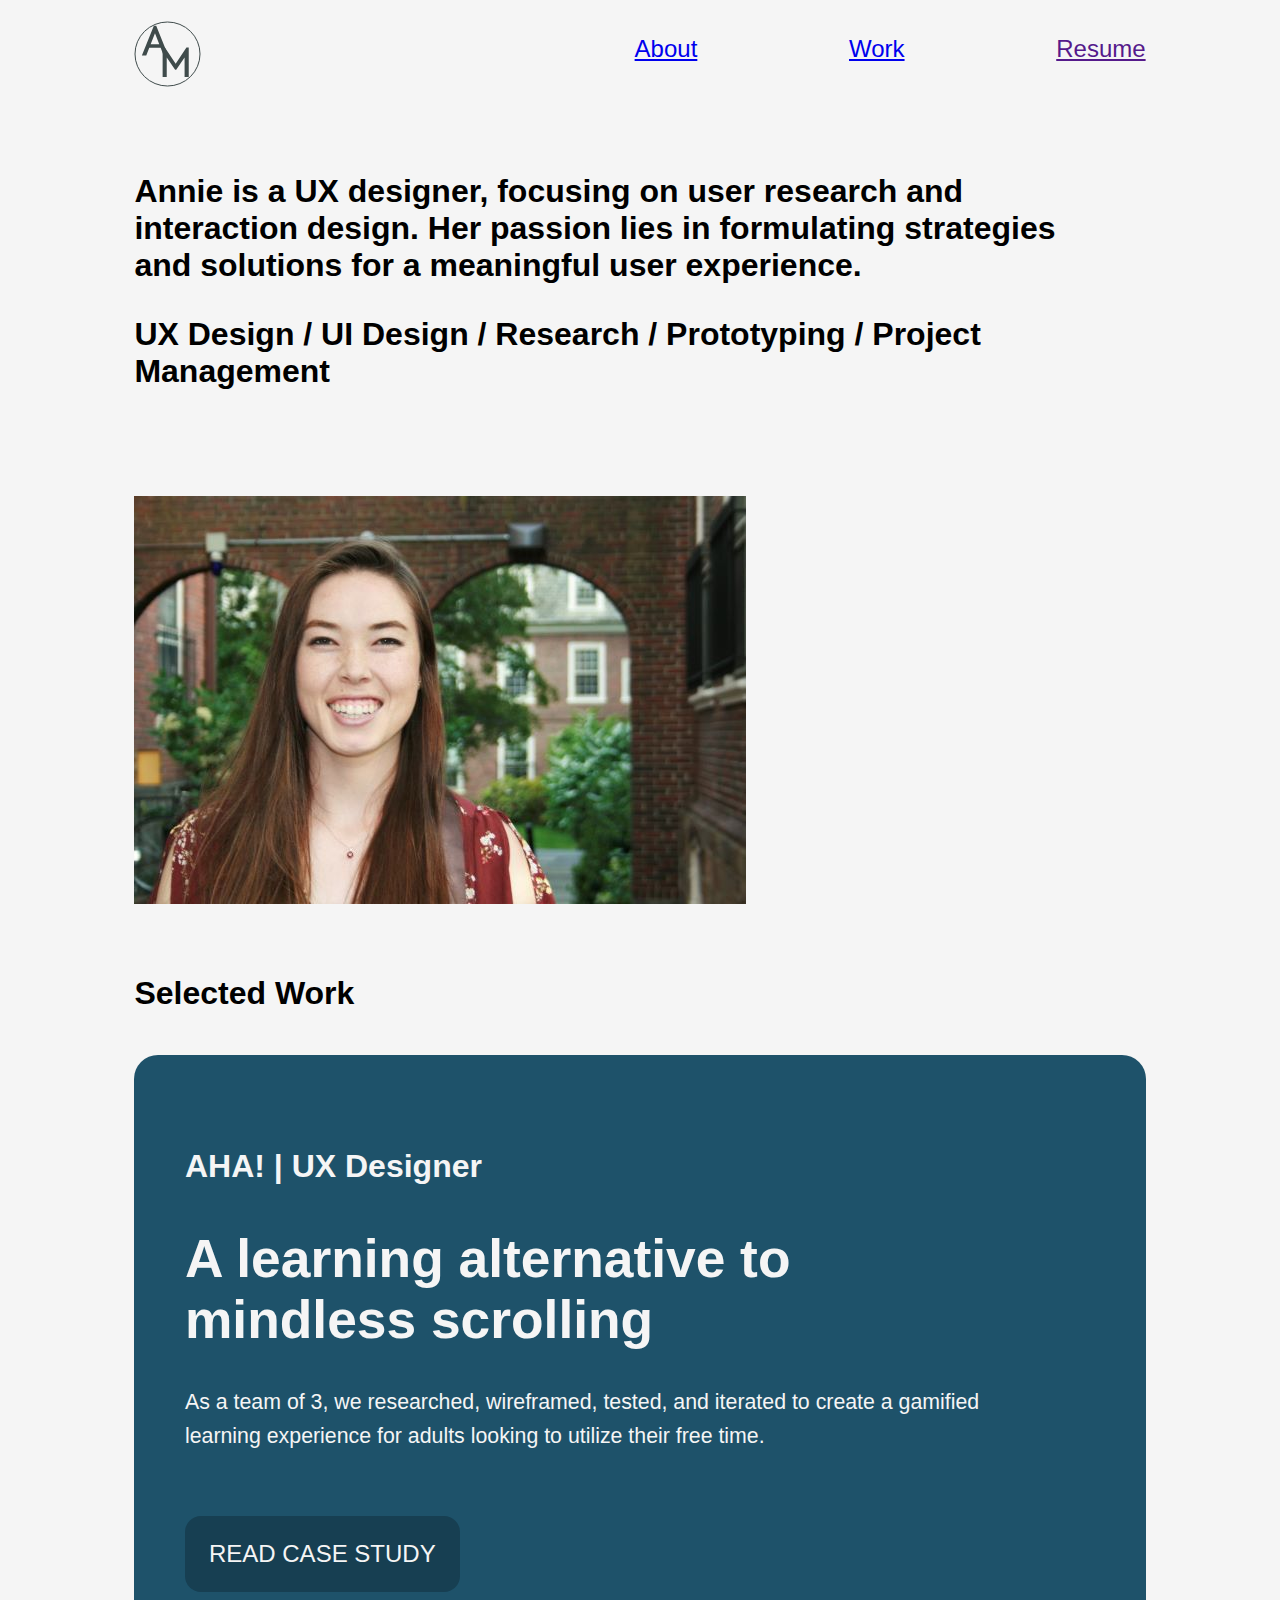
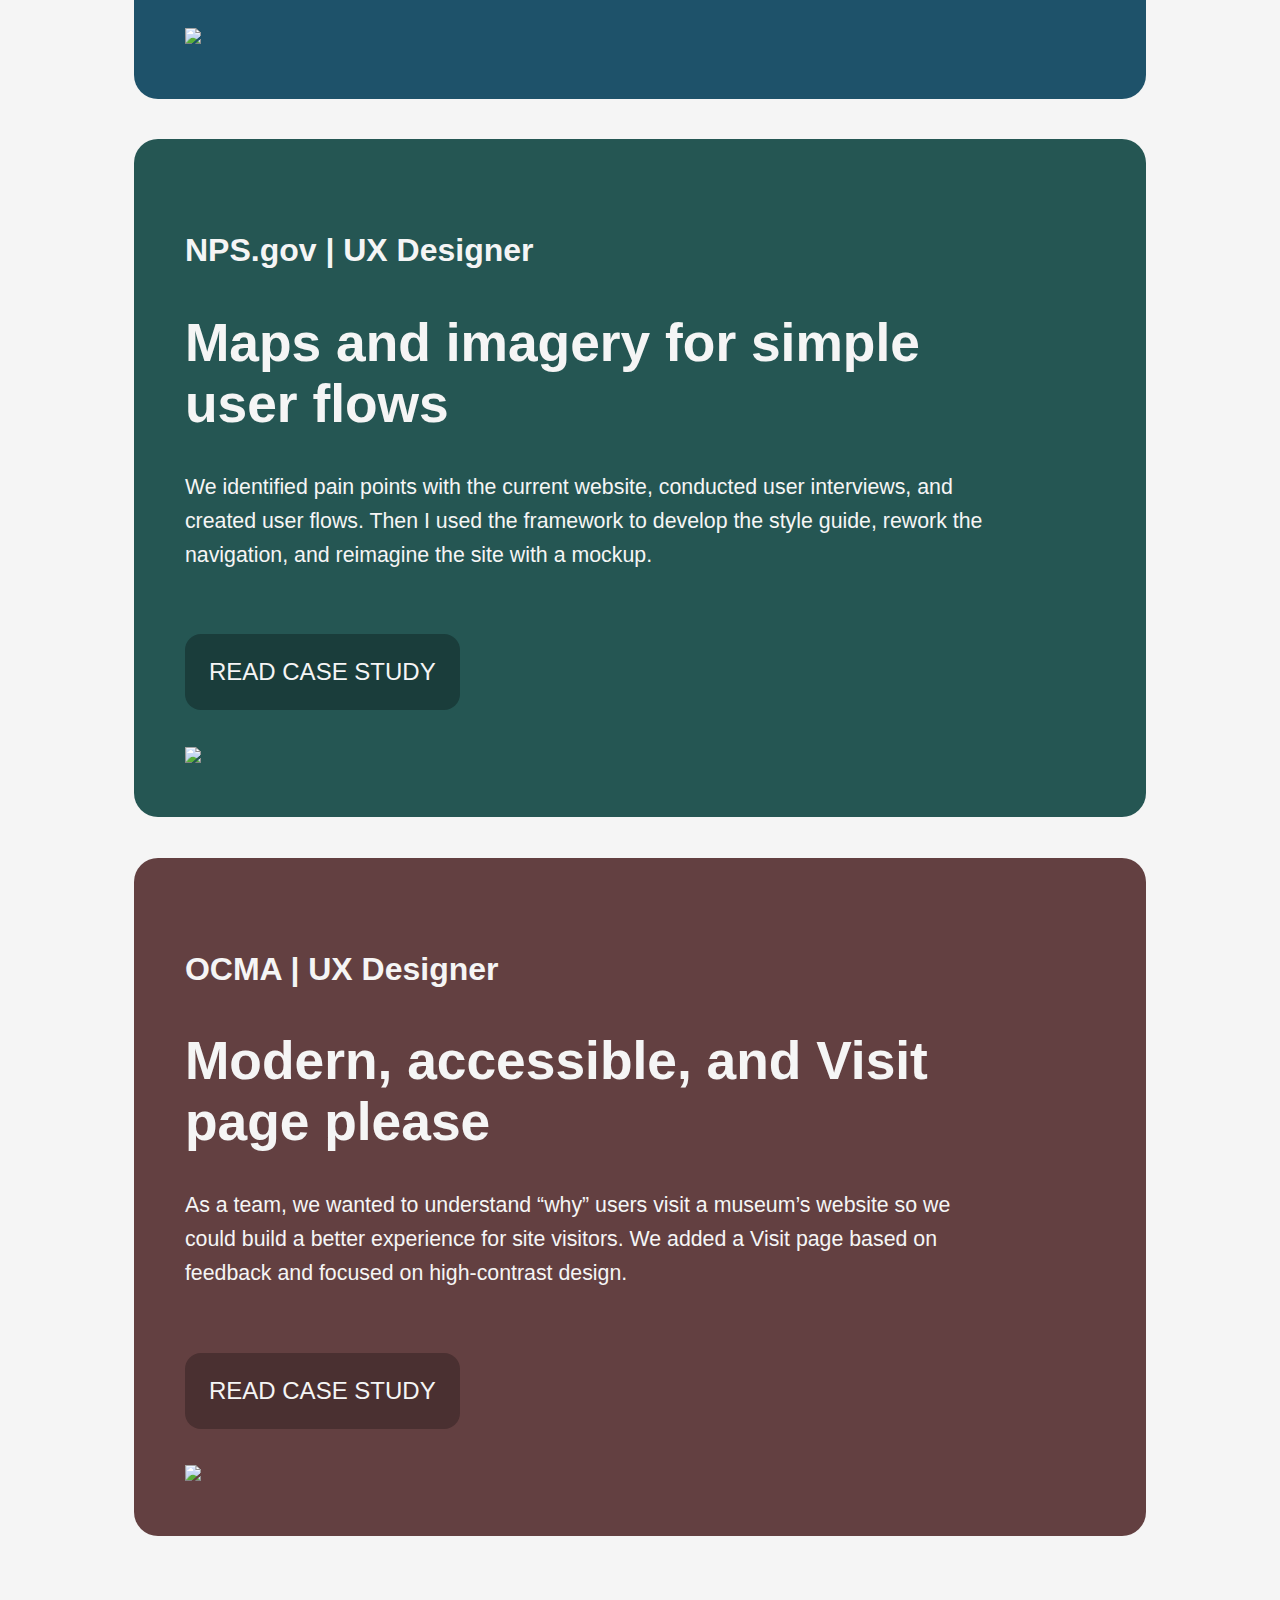
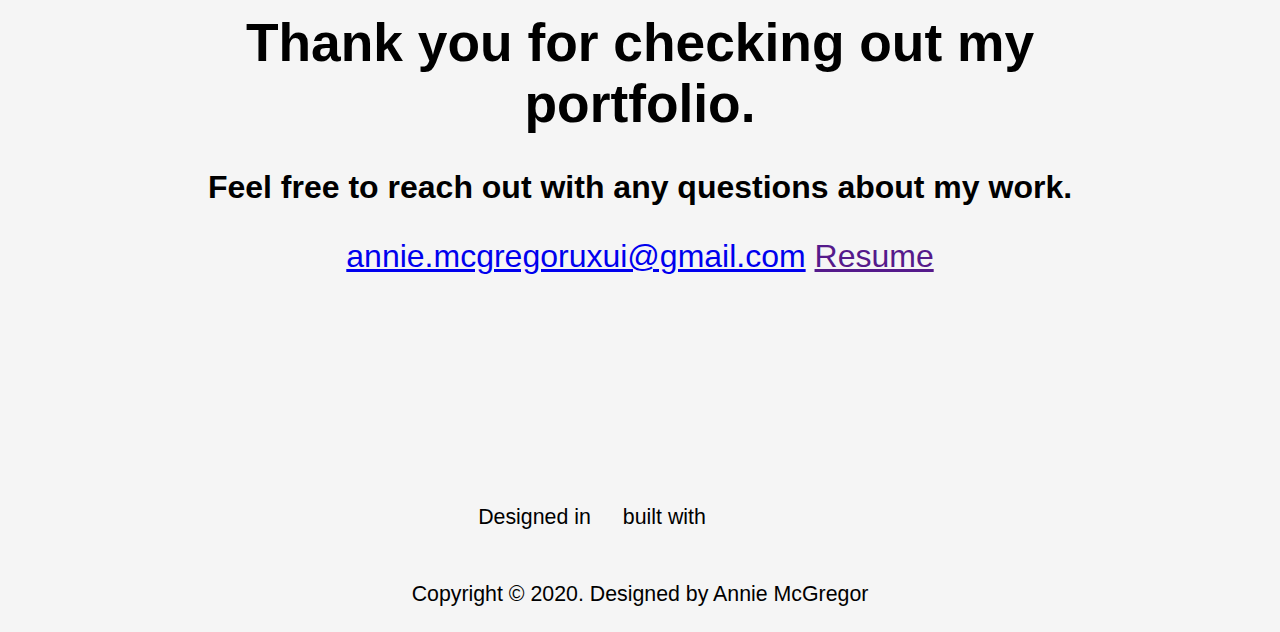
==== index.html @ 2a830c12 "copy files from hw 18" ====
<!DOCTYPE html>
<html>
    <head> 
        <link href="css/index.css" rel="stylesheet" type="text/css">
        <title></title> 
        <script src="https://unpkg.com/feather-icons"></script>
        <script src="https://kit.fontawesome.com/0d3f0c960e.js" crossorigin="anonymous"></script>
    </head>
    <body>
<!--Header Menu-->
    <header class="header">
        <a class="header__logo" href="index.html">
            <img src="images/logo.svg" alt="Annie McGregor Logo">
        </a>
        <nav class="nav">
            <ul class="nav__list">
                <li class="nav__item">
                    <a class="nav__link" href="about.html">About</a>
                </li>
                <li class="nav__item">
                    <a class="nav__link" href="caseStudies.html">Work</a>
                </li>                    <li class="nav__item">
                    <a class="nav__link" href="">Resume</a>
                </li>
            </ul>
        </nav>
    </header>
<!--Hero Section-->
        <section class="homeHero">
            <div class="homeHero__content">
                <h3>Annie is a UX designer, focusing on user research and interaction design. Her passion lies in formulating strategies
                    and solutions for a meaningful user experience.</h3>
                <h3>UX Design / UI Design / Research / Prototyping / Project Management</h3>
                <i class="contact__icon far fa-envelope"></i>
                <i class="contact__icon fab fa-linkedin-in"></i>
                <i class="contact__icon fab fa-behance"></i>
                <i class="contact__icon fab fa-instagram"></i>
            </div>
            <div class="homeHero__image">
                <img class="homeHero__image--profile" src="images/profile-pic.JPG" alt="Annie McGregor">
            </div>
        </section>
<!--Selected Work-->
        <section class="work">
            <h4>Selected Work</h4>
            <div class="work__cards">
                <div class="work__item work__item--blue">
                    <div class="work__content">
                        <h4>AHA! | UX Designer</h4>
                        <h1>A learning alternative to mindless scrolling</h1>
                        <p>As a team of 3, we researched, wireframed, tested, and iterated to create a gamified learning experience for adults looking to utilize their free time.</p>
                        <button class="button__blue">READ CASE STUDY</button>
                    </div>
                    <div class="work__image">
                        <img src="http://placehold.jp/440x500.png">
                    </div>
                </div>
                <div class="work__item work__item--green">
                    <div class="work__content">
                        <h4>NPS.gov | UX Designer</h4>
                        <h1>Maps and imagery for simple user flows</h1>
                        <p>We identified pain points with the current website, conducted user interviews, and created user flows. Then I used the framework to develop the style guide, rework the navigation, and reimagine the site with a mockup.</p>
                        <button class="button__green">READ CASE STUDY</button>
                    </div> 
                    <div class="work__image">
                        <img src="http://placehold.jp/440x500.png">
                    </div>
                </div>
                <div class="work__item work__item--rose">
                    <div class="work__content">
                        <h4>OCMA | UX Designer</h4>
                        <h1>Modern, accessible, and Visit page please</h1>
                        <p>As a team, we wanted to understand “why” users visit a museum’s website so we could build a better experience for site visitors. We added a Visit page based on feedback and focused on high-contrast design.</p>
                        <button class="button__rose">READ CASE STUDY</button>
                    </div>
                    <div class="work__image">
                        <img src="http://placehold.jp/440x500.png">
                    </div>
                </div>
            </div>
        </section>
<!--Thank You-->
        <section class="thanks">
            <div class="thanks__text">
                <h1>Thank you for checking out my portfolio.</h1>
                <h3>Feel free to reach out with any questions about my work.</h3>
            </div>
            <div class="thanks__link">
                <a href="mailto:annie.mcgregoruxui@gmail.com">annie.mcgregoruxui@gmail.com</a>
                <a href="">Resume</a>
            </div>
            <div class="thanks__icon">
                <i class="contact__icon far fa-envelope"></i>
                <i class="contact__icon fab fa-linkedin-in"></i>
                <i class="contact__icon fab fa-behance"></i>
                <i class="contact__icon fab fa-instagram"></i>
            </div>

        </section>
<!--Footer-->
        <footer class="footer">
            <div class="footer__content">
                <p>Designed in</p>
                <i class="footer__icon fab fa-figma"></i>
                <p>built with</p>
                <i class="footer__icon fab fa-html5"></i>
                <i class="footer__icon fab fa-css3-alt"></i>
                <i class="footer__icon fab fa-js-square"></i>
            </div>
            <div class="footer__copyright">
                <p>Copyright © 2020. Designed by Annie McGregor</p>
            </div>
        </footer>

    </body>
   
</html>
---- css/index.css ----
body{
    background-color: #F5F5F5;
}
/*header*/
.header {
    display: flex;
    justify-content: flex-start;
    align-items: center;
    margin-bottom: 4%;
}
.header__logo {
        text-align: left;
        flex-grow: 1;
        padding-left: 10%;
        padding-top: 1%;
    }
.nav {
    text-align: right;
    flex-grow: 9;
    padding-right: 10%;

}
.nav__list {
    list-style-type: none;

}
.nav__item {
    display: inline;
    font-family: "Ilisarniq", Helvetica, sans-serif;
    font-size: 18pt;
    padding-left: 145px;
}
/*HOMEPAGE- Hero Section*/
.homeHero {
    display: flex;
    flex-direction: row;
    align-items: center;
    padding: 0% 10% 2% 10%;
}
.homeHero__content {
    margin-right: 7%;
    flex-shrink: 1;
}
.homeHero__image {
    width: 2fr;

}
.homeHero__image--profile {
    height: max-content;
    width: max-content;
    
}
.contact__icon {
    font-size: 32pt;
    padding-right: 64px;
}
/*HOMEPAGE - Selected Work*/
.work {
    display: flex;
    flex-direction: column;
    padding: 0 10% 0 10%;
}
.work__item {
    display: flex;
    align-items: center;
    padding: 5%;
    margin-bottom: 4%;
    border-radius: 24px;
}
.work__item--blue {
    background-color: #1E526A;
    color: #F5F5F5;
}
.work__item--green {
    background-color: #255653;
    color: #F5F5F5;
}
.work__item--rose {
    background-color: #634041;
    color: #F5F5F5;
}
.work__content {
    margin-right: 10%;
}
button {
    margin-top: 5%;
    padding: 24px 24px;
    border: none;
    font-family: "Mulish", Helvetica, sans-serif;
    font-size: 18pt;
    border-radius: 16px;

}
.button__blue {
    background-color: #173F52;
    color: #F5F5F5;
}
.button__green {
    background-color: #1A3D3B;
    color: #F5F5F5;
}
.button__rose {
    background-color: #4A3031;
    color: #F5F5F5;
}
/*HOMEPAGE - Thank You*/
.thanks {
    padding: 0 10% 0 10%;
    text-align: center;
}
.thanks__link {
    font-family: "Ilisarniq", Helvetica, sans-serif;
    font-size: 24pt;
    margin-bottom: 4%;
}
/*HOMEPAGE - Footer*/
.footer {
    padding: 4% 10% 0 10%;
    text-align: center;
    margin-top: 5%;
}
.footer__content {
    display: flex;
    justify-content: center;
    align-items: center;
}
.footer__icon {
    font-size: 32pt;
    padding: 16px;
}
/*ABOUT - Hero Section*/
.secondHero {
    display: flex;
    padding: 2% 10% 2% 10%;
}
.secondHero__content {
    background-color: #4A3031;
    color: #F5F5F5;
    border-radius: 24px;
    padding: 40px 224px 80px 80px;
    overflow: hidden;

}
.secondHero__image--profile {
    width: 532px;
    height: 711px;
    margin-left: -160px;
    border-radius: 24px;
    margin-top: 24px;
    overflow: visible;
}
/*ABOUT - Skills*/
.skills {
    display: flex;
    flex-direction: column;
    padding: 0 10% 0 10%;
    max-width: 100%;
}
.skills__item {
    display: flex;
    align-items: center;
    padding: 5%;
    margin-bottom: 4%;
    border-radius: 24px;
}
.skills__item--red {
    background-color: #8A2A0A;
    color: #F5F5F5;
}
.skills__item--gray {
    background-color: #3F4B4B;
    color: #F5F5F5;
}
.skills__content {
    padding-right: 40px;
}
.skills__content--list {
    list-style-type: circle;
    font-family: "Mulish", Helvetica, sans-serif;
    font-size: 14pt;
    line-height: 1.6;
}

/*Fonts*/
h1, h2, h3 {
    font-family: "Ilisarniq", Helvetica, sans-serif;
}
h4, p {
    font-family: "Mulish", Helvetica, sans-serif;
}
h1 {
    font-weight: bold;
    font-size: 40pt
}
h2 {
    font-weight: bold;
    font-size: 32pt;
}
h3 {
    font-size: 24pt; 
}
h4 {
    font-size: 24pt; 
}
p {
    font-size: 16pt; 
    line-height: 1.6;
}
@media only screen and (max-width: 1300px) {
 .homeHero {
     display: flex;
     flex-direction: column;
     align-items: flex-start;
 }
 .homeHero__image--profile {
     margin-top: 4%;
 }
 .work__item {
     display: flex;
     flex-direction: column;
     align-items: flex-start;
 }
 .work__image {
     margin-top: 4%;
 }
 .secondHero {
    display: flex;
    flex-direction: column;
    align-items: center; 
 }
 .secondHero__content {
     padding-right: 80px
 }
 .secondHero__image--profile {
     display: none;
 }
 .skills__item {
    display: flex;
    flex-direction: column;
    align-items: flex-start;
 }
}
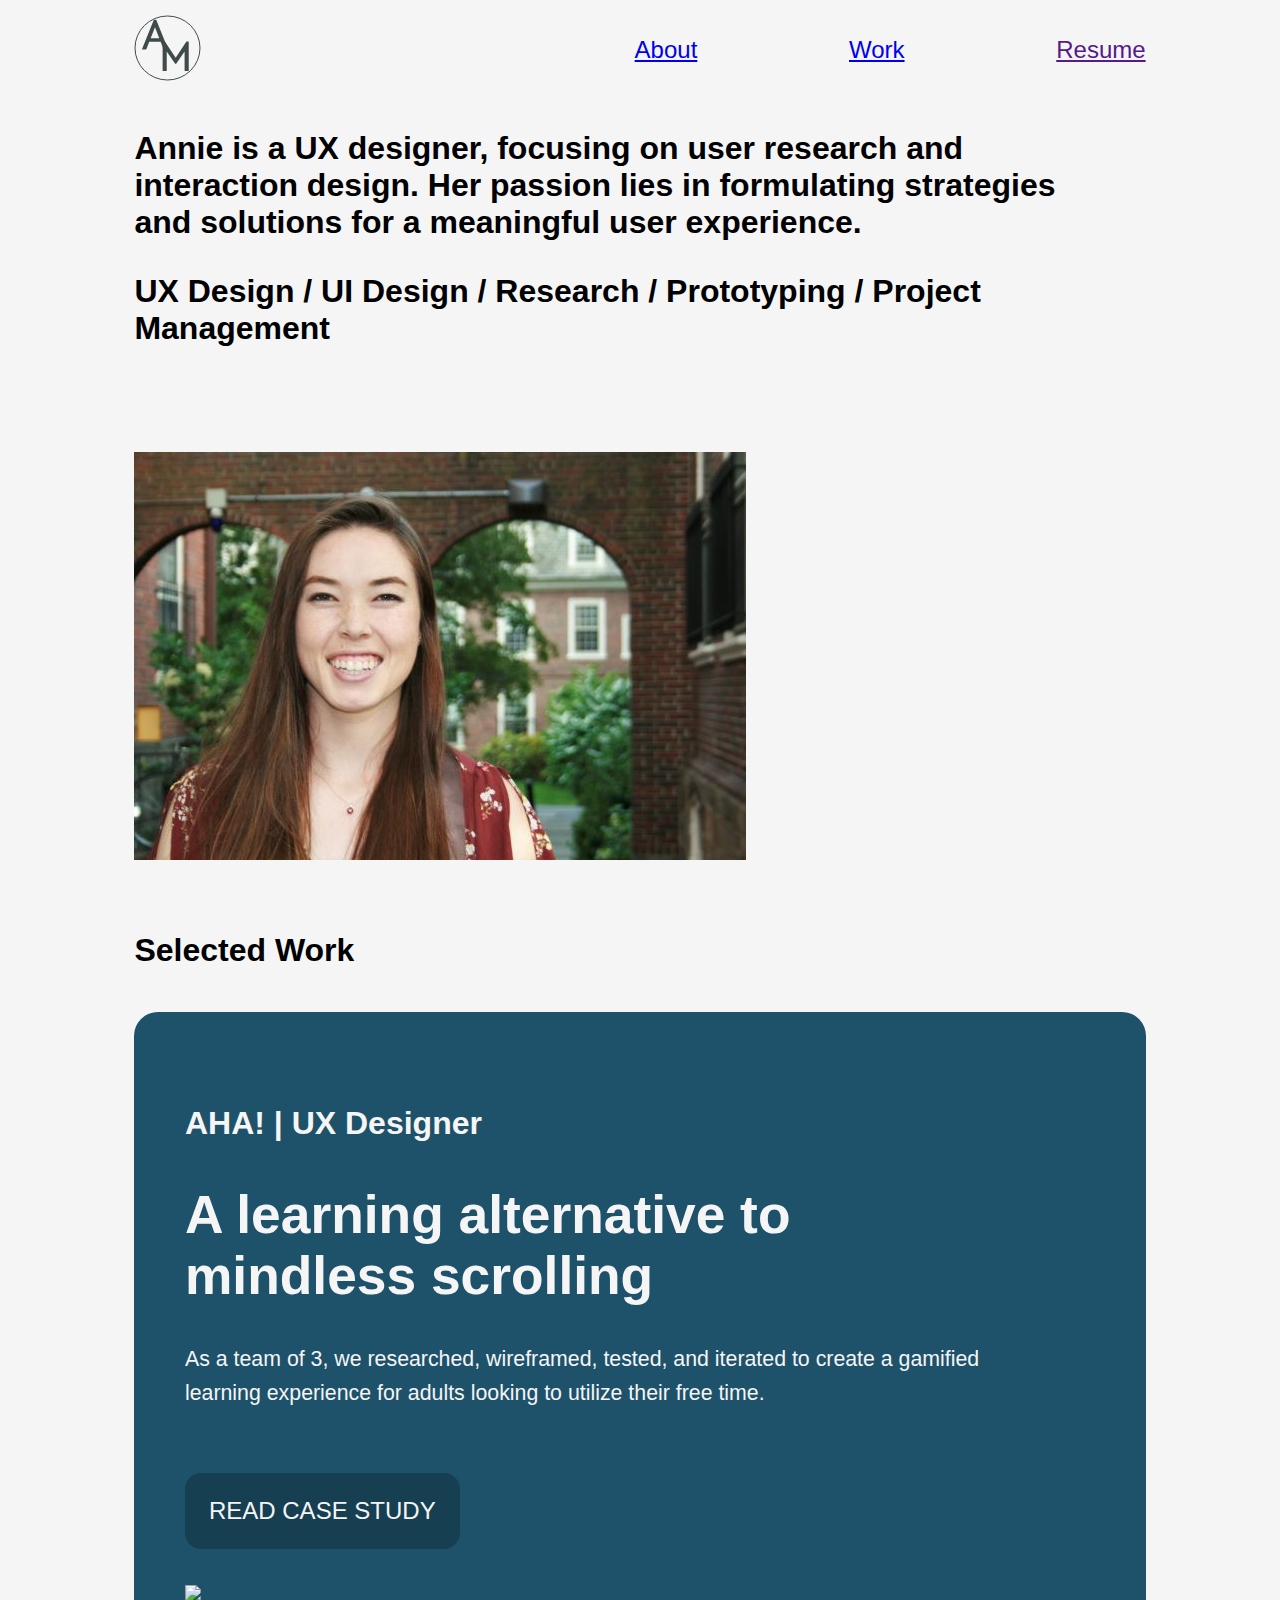
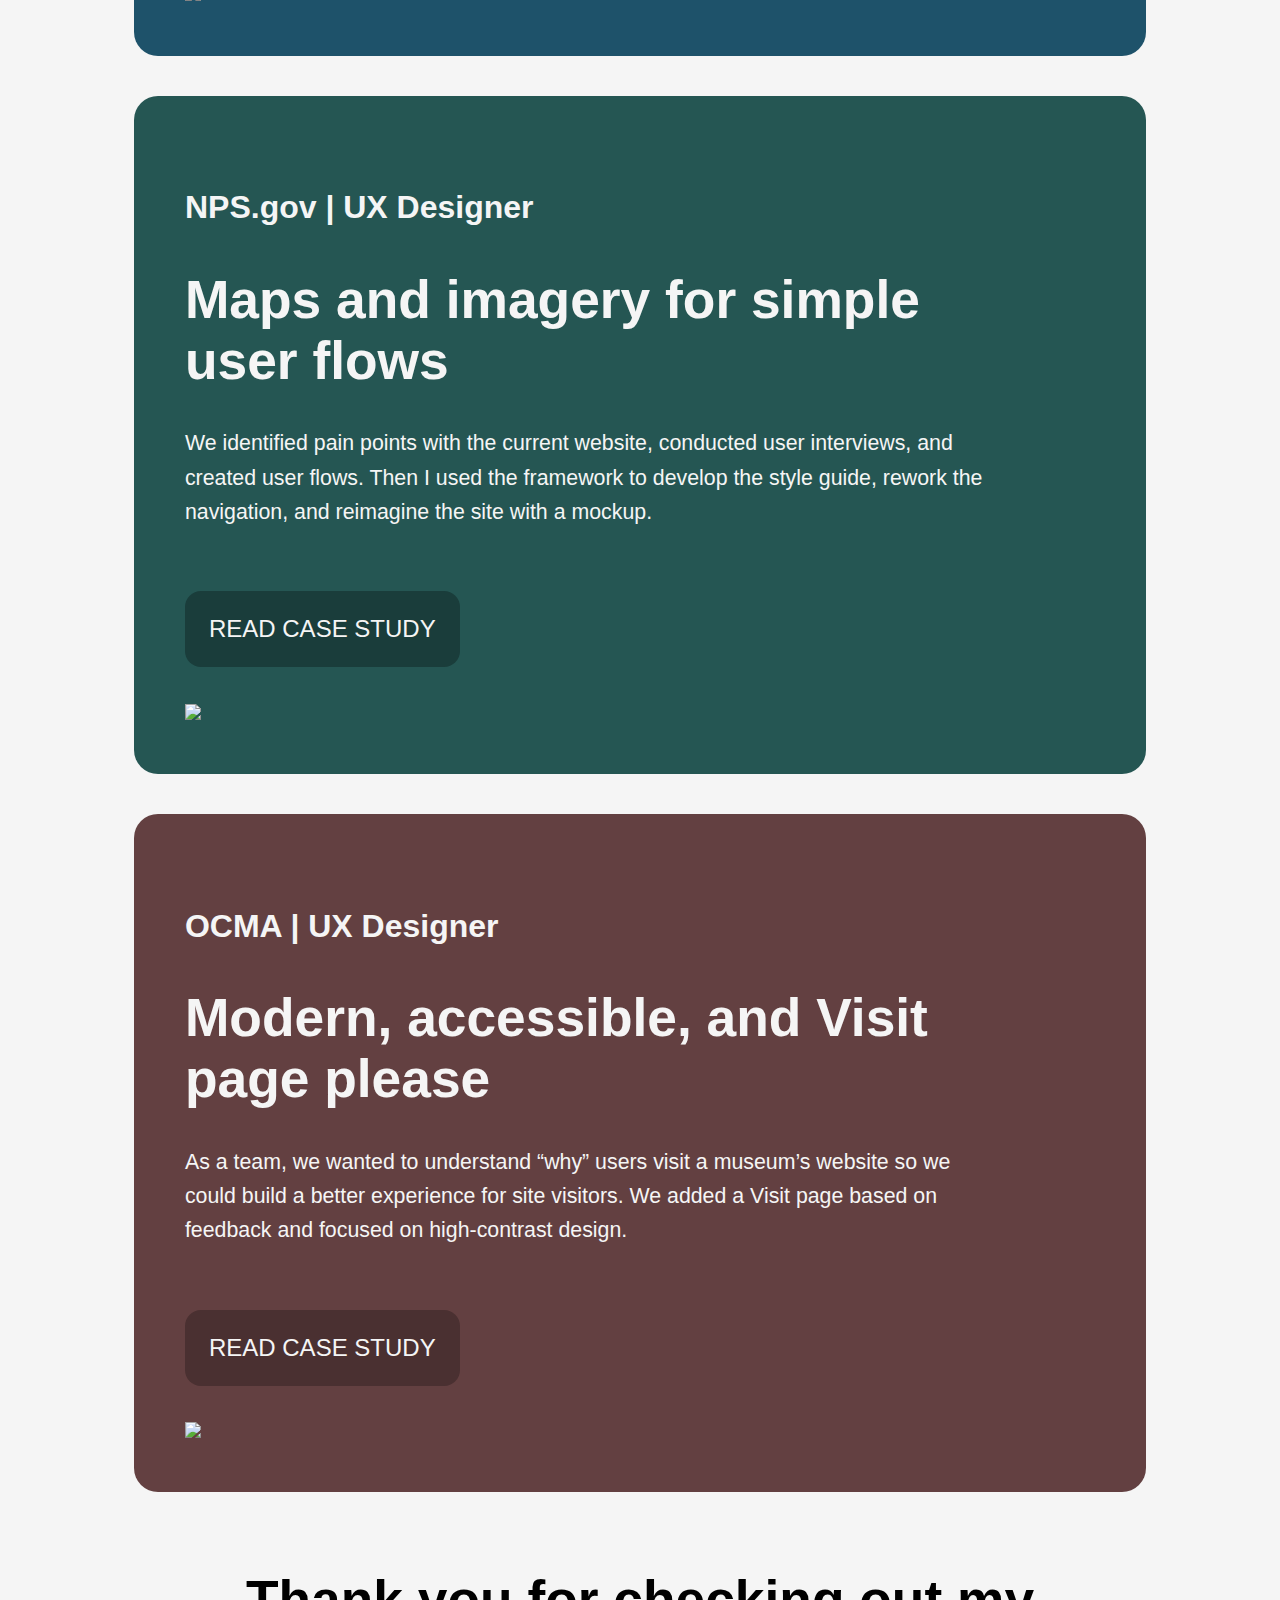
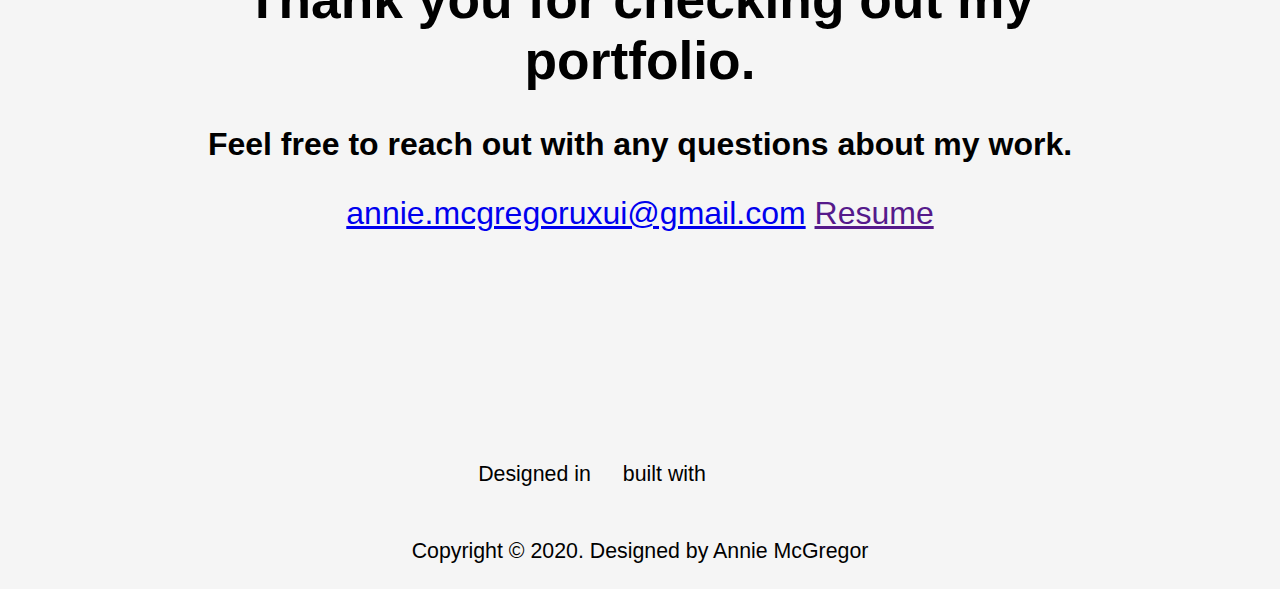
==== commit 806fa525: "hw 19 adding js" ====
--- a/index.html
+++ b/index.html
@@ -44,7 +44,7 @@
         <section class="work">
             <h4>Selected Work</h4>
             <div class="work__cards">
-                <div class="work__item work__item--blue">
+                <div class="work__item work__item--blue shadow__blue">
                     <div class="work__content">
                         <h4>AHA! | UX Designer</h4>
                         <h1>A learning alternative to mindless scrolling</h1>
@@ -55,7 +55,7 @@
                         <img src="http://placehold.jp/440x500.png">
                     </div>
                 </div>
-                <div class="work__item work__item--green">
+                <div class="work__item work__item--green shadow__green">
                     <div class="work__content">
                         <h4>NPS.gov | UX Designer</h4>
                         <h1>Maps and imagery for simple user flows</h1>
@@ -66,7 +66,7 @@
                         <img src="http://placehold.jp/440x500.png">
                     </div>
                 </div>
-                <div class="work__item work__item--rose">
+                <div class="work__item work__item--rose shadow__rose">
                     <div class="work__content">
                         <h4>OCMA | UX Designer</h4>
                         <h1>Modern, accessible, and Visit page please</h1>
@@ -113,5 +113,6 @@
         </footer>
 
     </body>
-   
+    <!-- <script src="https://code.jquery.com/jquery-3.5.1.js"></script> -->
+   <script src="js/index.js"></script>
 </html>
--- a/css/index.css
+++ b/css/index.css
@@ -6,19 +6,19 @@
     display: flex;
     justify-content: flex-start;
     align-items: center;
-    margin-bottom: 4%;
+    height: 10vh;
 }
 .header__logo {
         text-align: left;
         flex-grow: 1;
         padding-left: 10%;
-        padding-top: 1%;
+        padding-bottom: .5%;
     }
 .nav {
     text-align: right;
     flex-grow: 9;
     padding-right: 10%;
-
+    padding-bottom: .5%;
 }
 .nav__list {
     list-style-type: none;
@@ -29,6 +29,7 @@
     font-family: "Ilisarniq", Helvetica, sans-serif;
     font-size: 18pt;
     padding-left: 145px;
+
 }
 /*HOMEPAGE- Hero Section*/
 .homeHero {
@@ -66,18 +67,32 @@
     padding: 5%;
     margin-bottom: 4%;
     border-radius: 24px;
+    transition: 0.3s;
 }
 .work__item--blue {
     background-color: #1E526A;
     color: #F5F5F5;
+
+}
+.work__item--blue:hover {
+    box-shadow: 1px 15px 30px rgba(30, 82, 106, 0.6);
+    transform: translateY(-5px) ;
 }
 .work__item--green {
     background-color: #255653;
     color: #F5F5F5;
 }
+.work__item--green:hover {
+    box-shadow: 1px 15px 30px rgba(37, 86, 83, 0.6);
+    transform: translateY(-5px) ;
+}
 .work__item--rose {
     background-color: #634041;
     color: #F5F5F5;
+}
+.work__item--rose:hover {
+    box-shadow: 1px 15px 30px rgba(99, 64, 65, 0.6);
+    transform: translateY(-5px) ;
 }
 .work__content {
     margin-right: 10%;
@@ -95,13 +110,28 @@
     background-color: #173F52;
     color: #F5F5F5;
 }
+.button__blue:hover {
+    background-color: #F5F5F5;
+    color: #173F52;
+    font-weight: bold;
+}
 .button__green {
     background-color: #1A3D3B;
     color: #F5F5F5;
 }
+.button__green:hover {
+    background-color: #F5F5F5;
+    color: #1A3D3B;
+    font-weight: bold;
+}
 .button__rose {
     background-color: #4A3031;
     color: #F5F5F5;
+}
+.button__rose:hover {
+    background-color: #F5F5F5;
+    color: #4A3031;
+    font-weight: bold;
 }
 /*HOMEPAGE - Thank You*/
 .thanks {
@@ -180,12 +210,51 @@
     font-size: 14pt;
     line-height: 1.6;
 }
-
+/* AHA */
+.casestudyHero{
+    background-color: #1E526A;
+    width: 100vw;
+    height: 87vh;
+    display: flex;
+    padding-left: 10%;
+    justify-content: center;
+    align-items: center;
+
+
+}
+.casestudyHero__icon {
+    color: #F5F5F5;
+    font-size: 2.5em;
+}
+.casestudyHero__content {
+    color: #F5F5F5;
+    flex-grow: 1;
+    margin-right: auto;
+}
+.casestudyHero__image {
+    flex-grow: 1;
+    margin-left: auto;
+    text-align: right;
+}
+.casestudyHero__scroll {
+    flex-grow: 1;
+    justify-self: center;
+}
+.overview {
+    padding: 0% 10% 0% 10%;
+    text-align: center;
+}
+.casestudy_paragraph {
+    text-align: left !important;
+}
+.research {
+    margin-top: 100vh;
+}
 /*Fonts*/
 h1, h2, h3 {
     font-family: "Ilisarniq", Helvetica, sans-serif;
 }
-h4, p {
+h4, h5, p {
     font-family: "Mulish", Helvetica, sans-serif;
 }
 h1 {
@@ -201,11 +270,22 @@
 }
 h4 {
     font-size: 24pt; 
+}
+h5 {
+    font-size: 18pt; 
+    font-weight: bold;
+    color: #3F4B4B;
+    letter-spacing: 1px;
 }
 p {
     font-size: 16pt; 
     line-height: 1.6;
 }
+
+
+
+
+
 @media only screen and (max-width: 1300px) {
  .homeHero {
      display: flex;
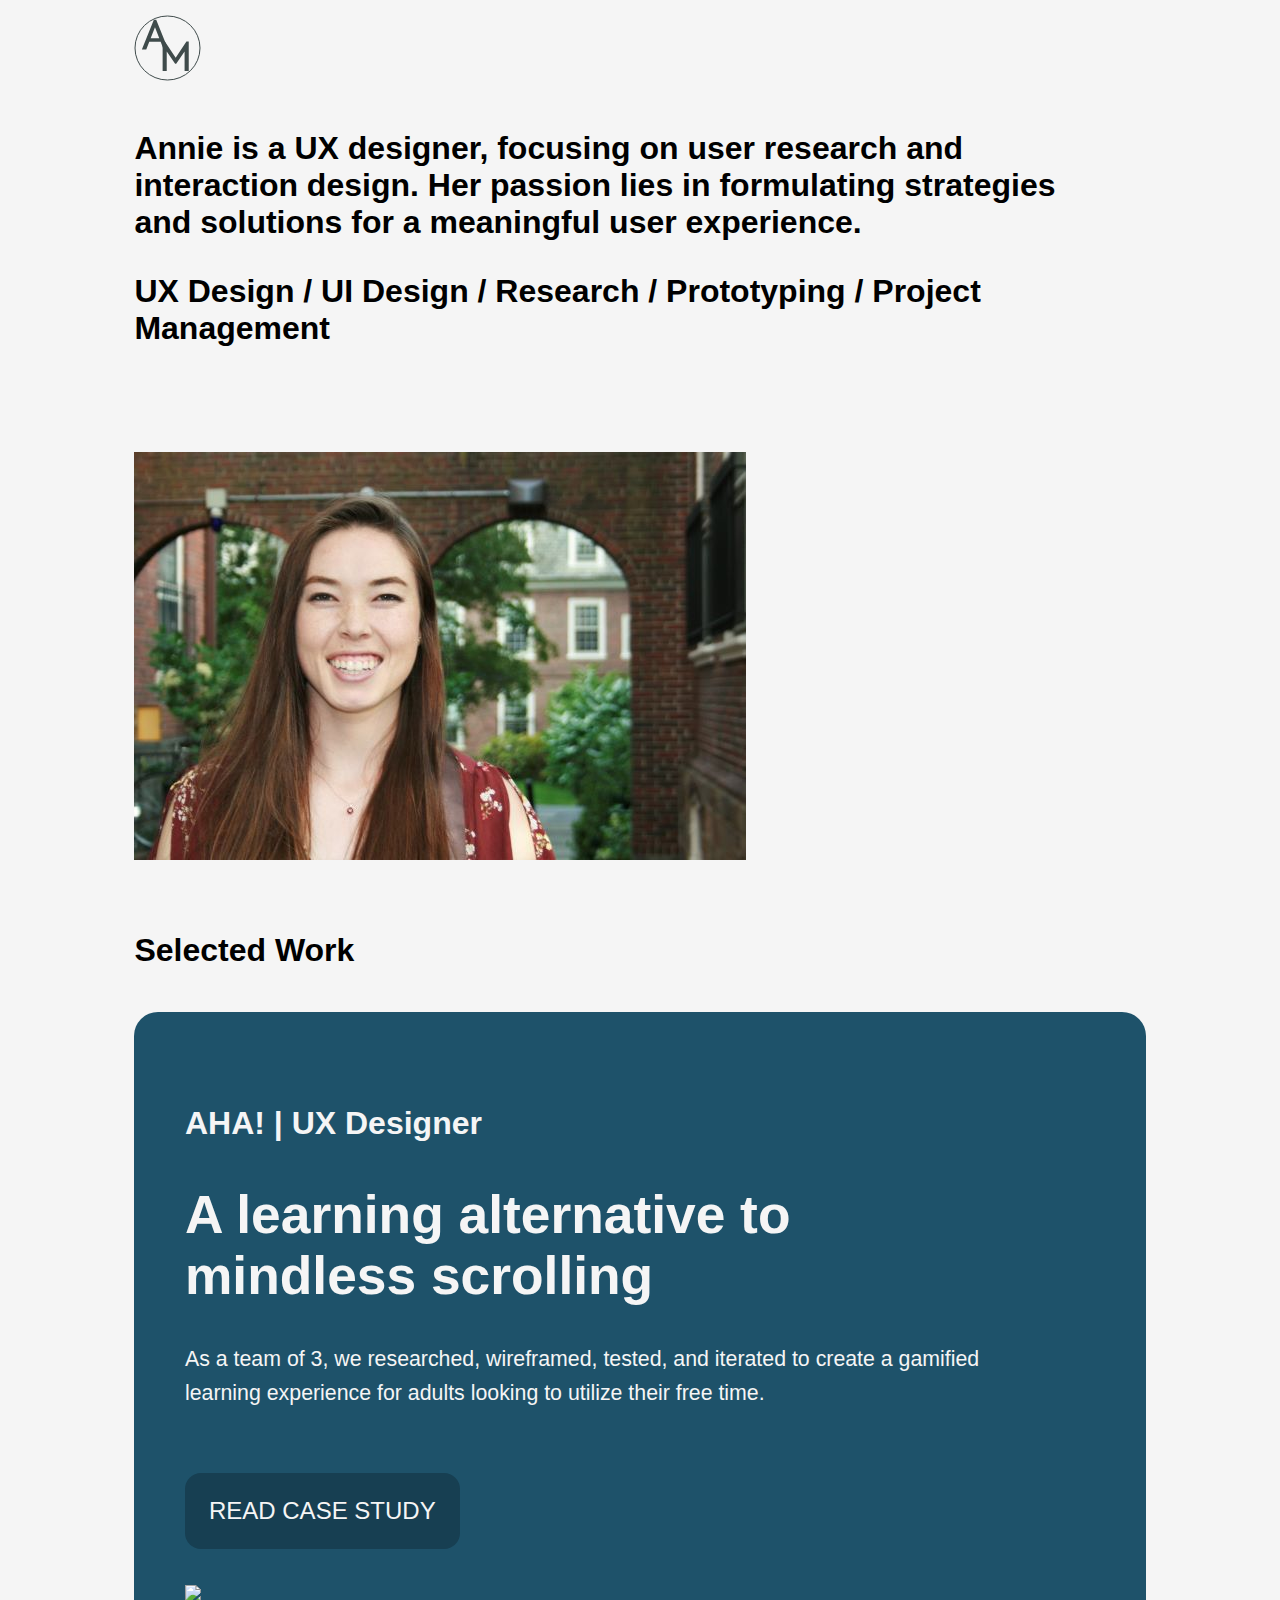
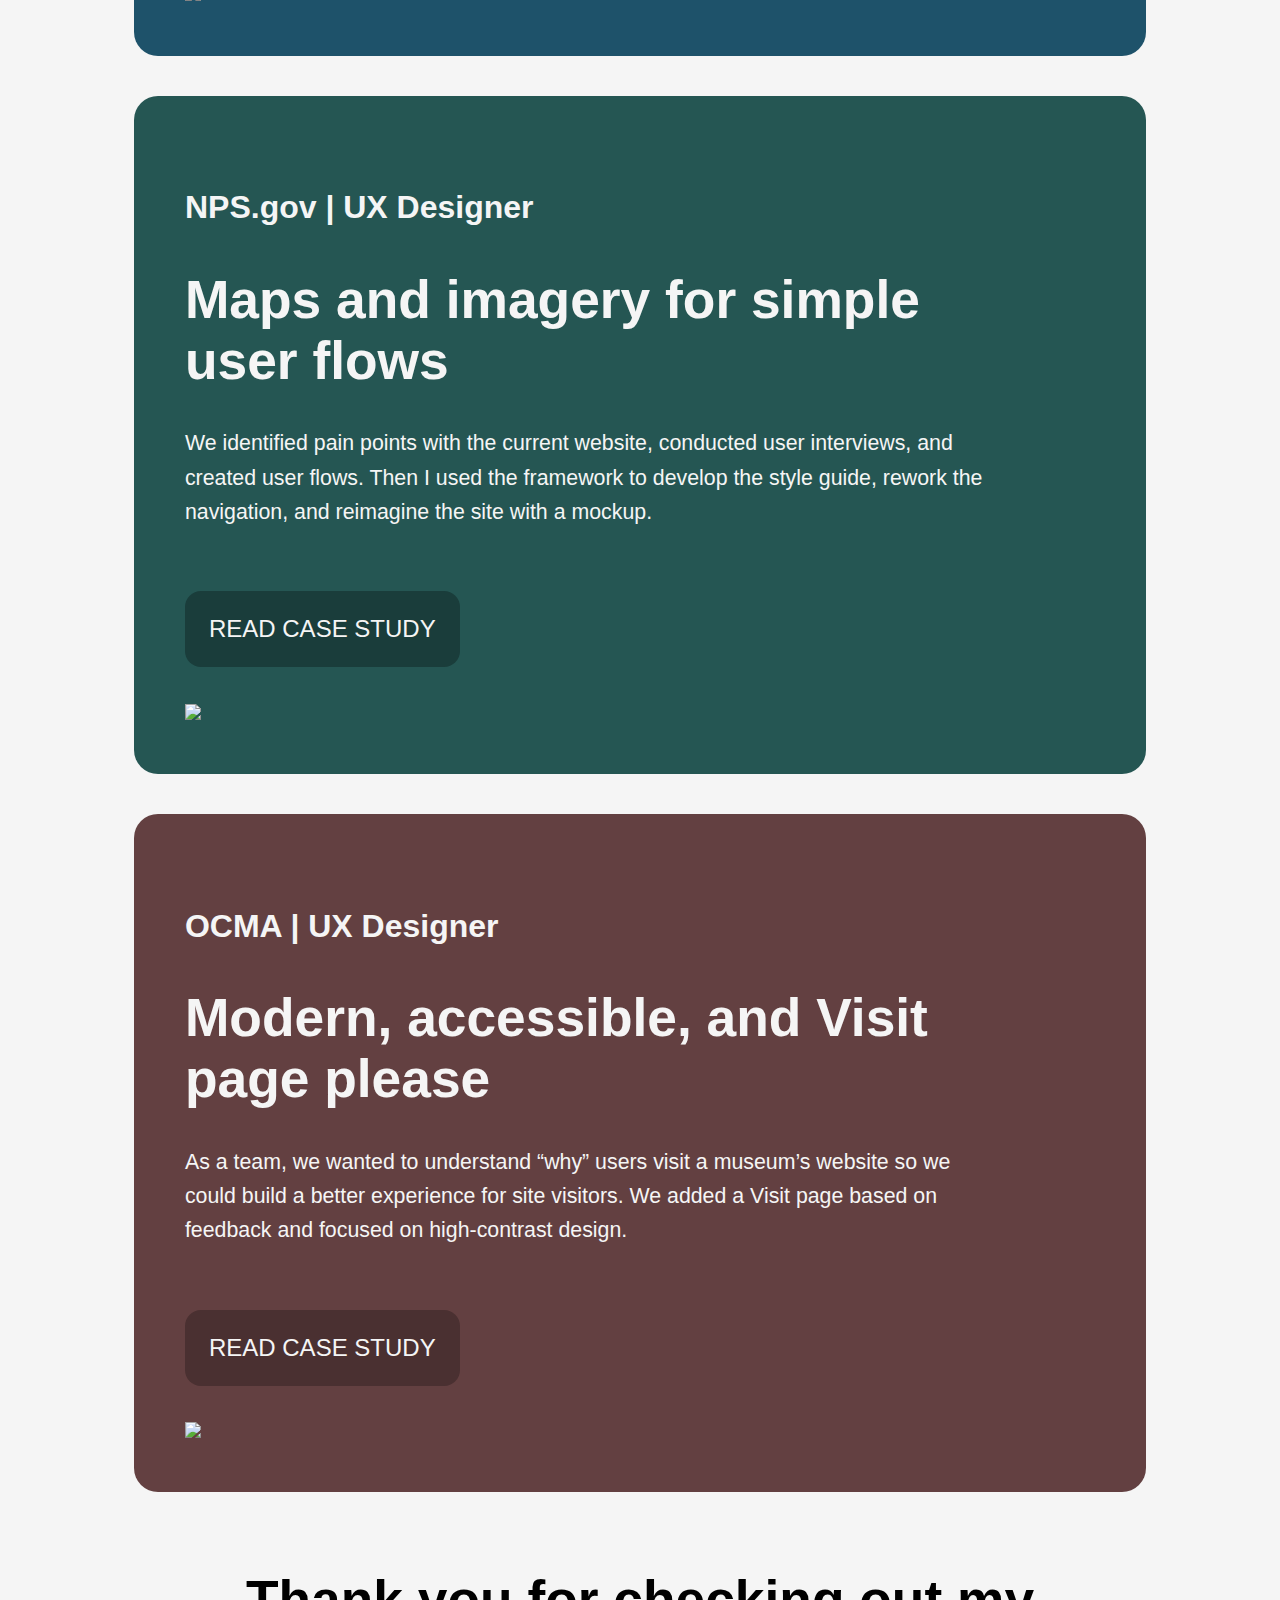
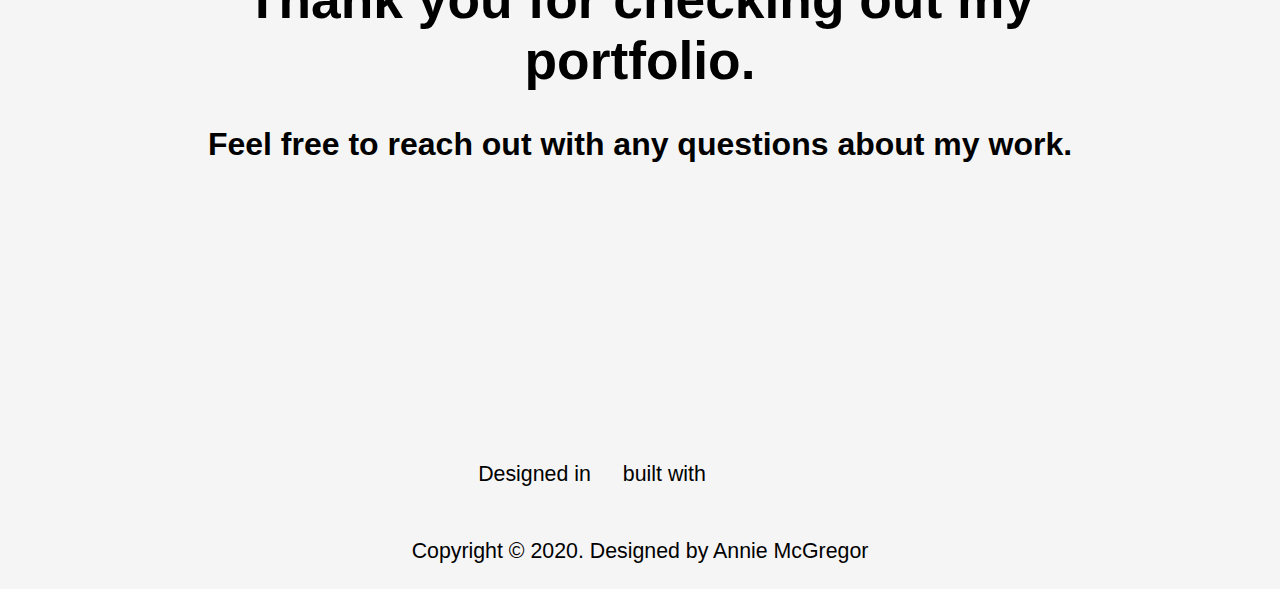
==== commit 1a3e39f4: "linking 19 & 20" ====
--- a/index.html
+++ b/index.html
@@ -49,7 +49,7 @@
                         <h4>AHA! | UX Designer</h4>
                         <h1>A learning alternative to mindless scrolling</h1>
                         <p>As a team of 3, we researched, wireframed, tested, and iterated to create a gamified learning experience for adults looking to utilize their free time.</p>
-                        <button class="button__blue">READ CASE STUDY</button>
+                        <a href="https://anniemcg21.github.io/UX_UI_HW_20/"><button class="button__blue">READ CASE STUDY</button></a>
                     </div>
                     <div class="work__image">
                         <img src="http://placehold.jp/440x500.png">
--- a/css/index.css
+++ b/css/index.css
@@ -1,5 +1,8 @@
 body{
     background-color: #F5F5F5;
+}
+a {
+    color:#F5F5F5
 }
 /*header*/
 .header {
